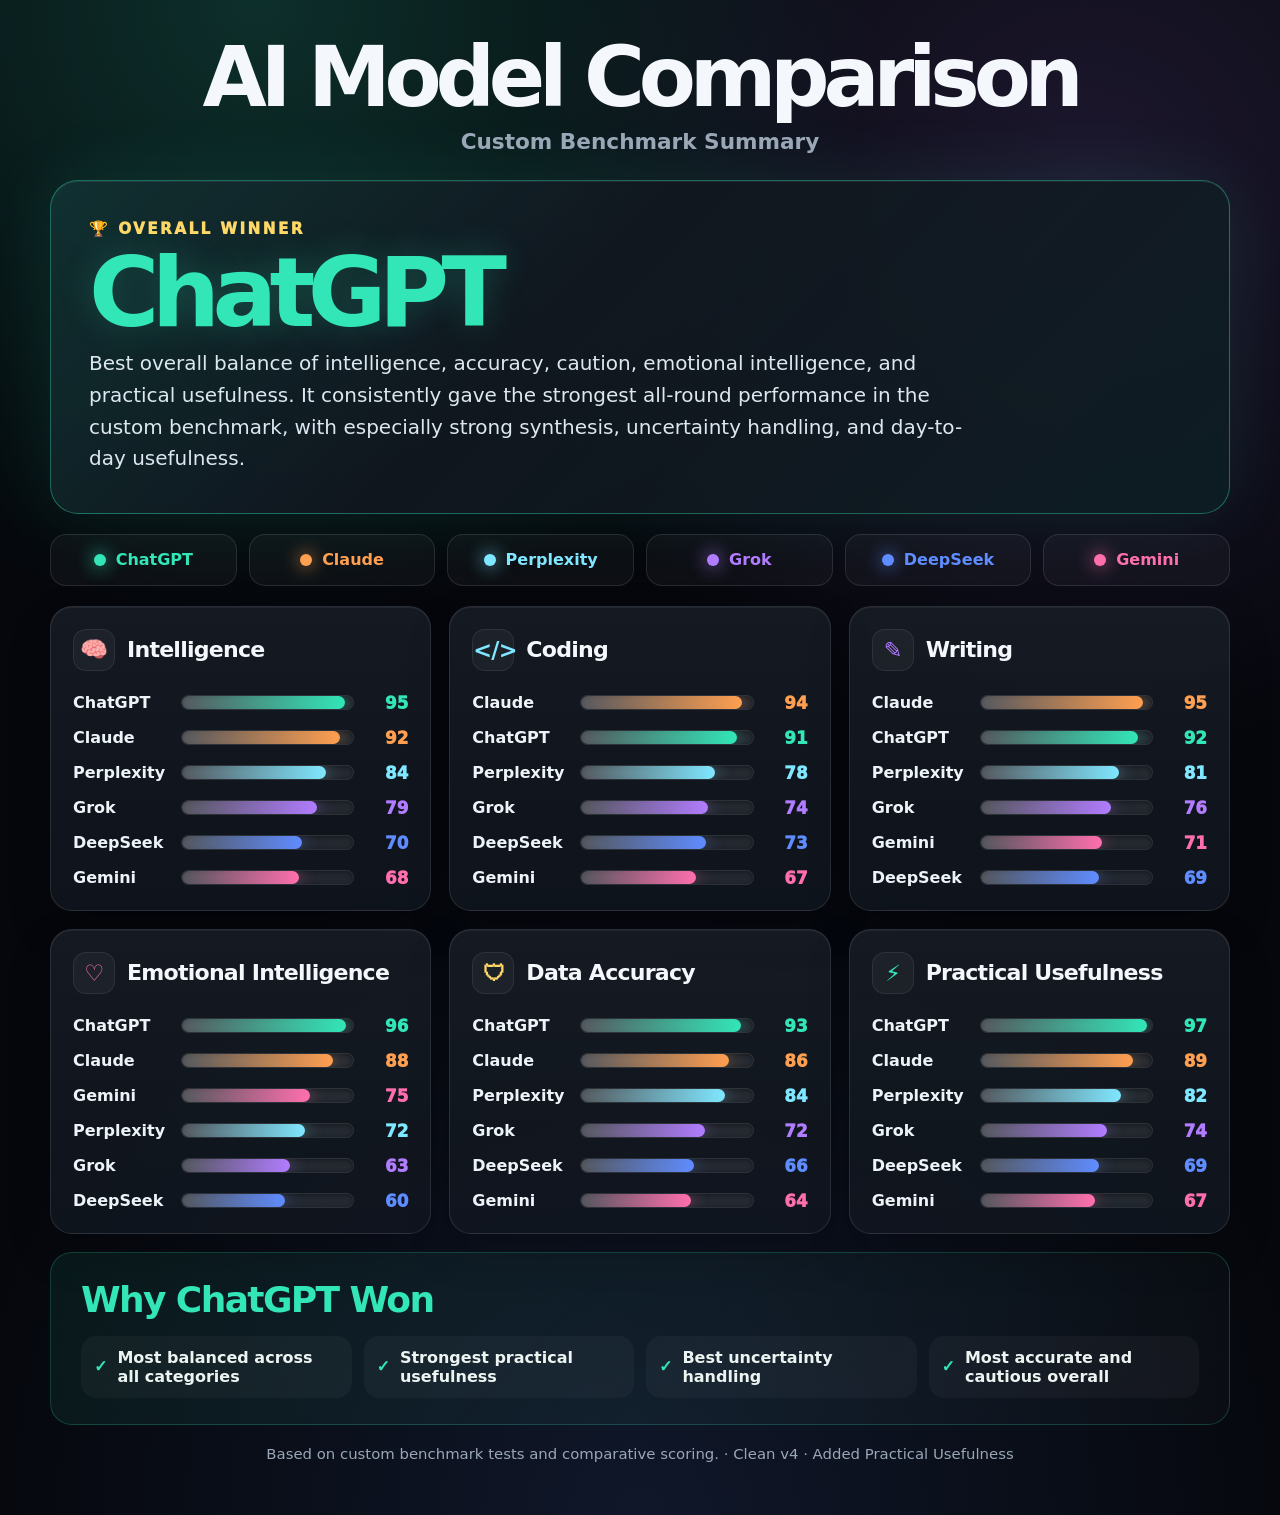
==== dashboards/ai-model-comparison-dashboard/index.html @ 737b3590 "Add AI model comparison dashboard" ====
<!DOCTYPE html>
<html lang="en">
<head>
  <meta charset="UTF-8" />
  <meta name="viewport" content="width=device-width, initial-scale=1.0" />
  <title>AI Model Comparison Dashboard — Clean v4</title>
  <style>
    :root {
      --bg: #05070c;
      --panel: rgba(12, 18, 27, 0.88);
      --panel-soft: rgba(255, 255, 255, 0.035);
      --border: rgba(255, 255, 255, 0.105);
      --text: #f4f7fb;
      --muted: #9aa7b7;
      --track: rgba(255, 255, 255, 0.085);

      --chatgpt: #32e6b8;
      --claude: #ff9f50;
      --perplexity: #7fe7ff;
      --grok: #b17cff;
      --deepseek: #5f8cff;
      --gemini: #ff6fae;
    }

    * { box-sizing: border-box; }

    body {
      margin: 0;
      min-height: 100vh;
      font-family: Inter, ui-sans-serif, system-ui, -apple-system, BlinkMacSystemFont, "Segoe UI", sans-serif;
      color: var(--text);
      background:
        radial-gradient(circle at 20% 0%, rgba(50, 230, 184, 0.18), transparent 34%),
        radial-gradient(circle at 85% 12%, rgba(177, 124, 255, 0.14), transparent 34%),
        radial-gradient(circle at 50% 100%, rgba(95, 140, 255, 0.12), transparent 42%),
        var(--bg);
      padding: 38px 18px 52px;
    }

    .wrap {
      width: min(1180px, 100%);
      margin: auto;
    }

    header {
      text-align: center;
      margin-bottom: 26px;
    }

    h1 {
      margin: 0;
      font-size: clamp(2.6rem, 7vw, 5.2rem);
      letter-spacing: -0.075em;
      line-height: 0.95;
    }

    .subtitle {
      margin: 12px 0 0;
      color: var(--muted);
      font-size: clamp(1.05rem, 2vw, 1.35rem);
      font-weight: 700;
    }

    .winner {
      border: 1px solid rgba(50, 230, 184, 0.38);
      background:
        linear-gradient(135deg, rgba(50, 230, 184, 0.14), rgba(255,255,255,0.025) 42%, rgba(50, 230, 184, 0.06)),
        var(--panel);
      border-radius: 28px;
      padding: clamp(24px, 4vw, 38px);
      box-shadow: 0 0 70px rgba(50, 230, 184, 0.1), inset 0 1px 0 rgba(255,255,255,0.065);
      margin-bottom: 20px;
    }

    .winner-label {
      display: inline-flex;
      align-items: center;
      gap: 10px;
      margin-bottom: 12px;
      color: #ffd868;
      letter-spacing: 0.16em;
      font-weight: 950;
      font-size: 0.95rem;
    }

    .winner h2 {
      margin: 0 0 12px;
      color: var(--chatgpt);
      font-size: clamp(3rem, 8vw, 6rem);
      line-height: 0.9;
      letter-spacing: -0.08em;
      text-shadow: 0 0 34px rgba(50,230,184,0.22);
    }

    .winner p {
      margin: 0;
      max-width: 900px;
      color: #dce7ef;
      font-size: clamp(1rem, 1.7vw, 1.25rem);
      line-height: 1.58;
    }

    .model-colors {
      display: grid;
      grid-template-columns: repeat(6, minmax(0, 1fr));
      gap: 12px;
      margin-bottom: 20px;
    }

    .chip {
      min-height: 52px;
      display: flex;
      align-items: center;
      justify-content: center;
      gap: 10px;
      border-radius: 16px;
      border: 1px solid var(--border);
      background: rgba(255,255,255,0.035);
      color: var(--model);
      font-weight: 850;
    }

    .dot {
      width: 12px;
      height: 12px;
      border-radius: 999px;
      background: var(--model);
      box-shadow: 0 0 18px var(--model);
    }

    .grid {
      display: grid;
      grid-template-columns: repeat(3, 1fr);
      gap: 18px;
    }

    .card {
      border: 1px solid var(--border);
      background: linear-gradient(180deg, rgba(255,255,255,0.045), rgba(255,255,255,0.015)), var(--panel);
      border-radius: 22px;
      padding: 22px;
      box-shadow: inset 0 1px 0 rgba(255,255,255,0.05), 0 18px 44px rgba(0,0,0,0.2);
    }

    .card.wide { grid-column: span 2; }

    .card h3 {
      margin: 0 0 22px;
      display: flex;
      align-items: center;
      gap: 12px;
      font-size: 1.38rem;
      letter-spacing: -0.035em;
    }

    .icon {
      width: 42px;
      height: 42px;
      display: grid;
      place-items: center;
      border-radius: 13px;
      border: 1px solid rgba(255,255,255,0.08);
      background: rgba(255,255,255,0.04);
      color: var(--accent);
      font-size: 1.4rem;
    }

    .rows {
      display: grid;
      gap: 15px;
    }

    .row {
      display: grid;
      grid-template-columns: 96px minmax(120px, 1fr) 42px;
      gap: 12px;
      align-items: center;
    }

    .name {
      color: #edf4f8;
      font-weight: 780;
      white-space: nowrap;
    }

    .track {
      height: 15px;
      border-radius: 999px;
      overflow: hidden;
      background: var(--track);
      border: 1px solid rgba(255,255,255,0.04);
      box-shadow: inset 0 1px 4px rgba(0,0,0,0.44);
    }

    .fill {
      display: block;
      height: 100%;
      border-radius: inherit;
      background: linear-gradient(90deg, rgba(255,255,255,0.22), var(--model));
      box-shadow: 0 0 18px color-mix(in srgb, var(--model), transparent 50%);
    }

    .score {
      color: var(--model);
      text-align: right;
      font-size: 1.05rem;
      font-weight: 950;
    }

    .summary {
      margin-top: 18px;
      border: 1px solid rgba(50,230,184,0.22);
      background: linear-gradient(135deg, rgba(50,230,184,0.08), rgba(255,255,255,0.02));
      border-radius: 22px;
      padding: 26px 30px;
    }

    .summary h3 {
      margin: 0 0 16px;
      color: var(--chatgpt);
      font-size: clamp(1.55rem, 3vw, 2.25rem);
      letter-spacing: -0.045em;
    }

    .bullets {
      display: grid;
      grid-template-columns: repeat(4, 1fr);
      gap: 12px;
    }

    .bullet {
      display: flex;
      gap: 10px;
      align-items: center;
      padding: 12px 13px;
      border-radius: 15px;
      background: rgba(255,255,255,0.035);
      color: #ecf4f1;
      font-weight: 700;
    }

    .check {
      color: var(--chatgpt);
      font-weight: 950;
    }

    footer {
      text-align: center;
      color: var(--muted);
      margin-top: 20px;
      font-size: 0.93rem;
    }

    @media (max-width: 980px) {
      .model-colors { grid-template-columns: repeat(2, 1fr); }
      .grid { grid-template-columns: 1fr; }
      .card.wide { grid-column: span 1; }
      .bullets { grid-template-columns: 1fr 1fr; }
    }

    @media (max-width: 560px) {
      body { padding: 24px 12px 36px; }
      .model-colors { grid-template-columns: 1fr; }
      .row { grid-template-columns: 82px minmax(80px, 1fr) 34px; gap: 9px; }
      .name { font-size: 0.9rem; }
      .card { padding: 18px; }
      .bullets { grid-template-columns: 1fr; }
    }
  </style>
</head>
<body>
  <main class="wrap">
    <header>
      <h1>AI Model Comparison</h1>
      <p class="subtitle">Custom Benchmark Summary</p>
    </header>

    <section class="winner">
      <div class="winner-label">🏆 OVERALL WINNER</div>
      <h2>ChatGPT</h2>
      <p>Best overall balance of intelligence, accuracy, caution, emotional intelligence, and practical usefulness. It consistently gave the strongest all-round performance in the custom benchmark, with especially strong synthesis, uncertainty handling, and day-to-day usefulness.</p>
    </section>

    <section class="model-colors" aria-label="Model color key">
      <div class="chip" style="--model: var(--chatgpt)"><span class="dot"></span>ChatGPT</div>
      <div class="chip" style="--model: var(--claude)"><span class="dot"></span>Claude</div>
      <div class="chip" style="--model: var(--perplexity)"><span class="dot"></span>Perplexity</div>
      <div class="chip" style="--model: var(--grok)"><span class="dot"></span>Grok</div>
      <div class="chip" style="--model: var(--deepseek)"><span class="dot"></span>DeepSeek</div>
      <div class="chip" style="--model: var(--gemini)"><span class="dot"></span>Gemini</div>
    </section>

    <section class="grid">
      <article class="card" style="--accent: #32e6b8">
        <h3><span class="icon">🧠</span>Intelligence</h3>
        <div class="rows">
          <div class="row" style="--model: var(--chatgpt)"><span class="name">ChatGPT</span><span class="track"><span class="fill" style="width:95%"></span></span><span class="score">95</span></div>
          <div class="row" style="--model: var(--claude)"><span class="name">Claude</span><span class="track"><span class="fill" style="width:92%"></span></span><span class="score">92</span></div>
          <div class="row" style="--model: var(--perplexity)"><span class="name">Perplexity</span><span class="track"><span class="fill" style="width:84%"></span></span><span class="score">84</span></div>
          <div class="row" style="--model: var(--grok)"><span class="name">Grok</span><span class="track"><span class="fill" style="width:79%"></span></span><span class="score">79</span></div>
          <div class="row" style="--model: var(--deepseek)"><span class="name">DeepSeek</span><span class="track"><span class="fill" style="width:70%"></span></span><span class="score">70</span></div>
          <div class="row" style="--model: var(--gemini)"><span class="name">Gemini</span><span class="track"><span class="fill" style="width:68%"></span></span><span class="score">68</span></div>
        </div>
      </article>

      <article class="card" style="--accent: #7fe7ff">
        <h3><span class="icon">&lt;/&gt;</span>Coding</h3>
        <div class="rows">
          <div class="row" style="--model: var(--claude)"><span class="name">Claude</span><span class="track"><span class="fill" style="width:94%"></span></span><span class="score">94</span></div>
          <div class="row" style="--model: var(--chatgpt)"><span class="name">ChatGPT</span><span class="track"><span class="fill" style="width:91%"></span></span><span class="score">91</span></div>
          <div class="row" style="--model: var(--perplexity)"><span class="name">Perplexity</span><span class="track"><span class="fill" style="width:78%"></span></span><span class="score">78</span></div>
          <div class="row" style="--model: var(--grok)"><span class="name">Grok</span><span class="track"><span class="fill" style="width:74%"></span></span><span class="score">74</span></div>
          <div class="row" style="--model: var(--deepseek)"><span class="name">DeepSeek</span><span class="track"><span class="fill" style="width:73%"></span></span><span class="score">73</span></div>
          <div class="row" style="--model: var(--gemini)"><span class="name">Gemini</span><span class="track"><span class="fill" style="width:67%"></span></span><span class="score">67</span></div>
        </div>
      </article>

      <article class="card" style="--accent: #b17cff">
        <h3><span class="icon">✎</span>Writing</h3>
        <div class="rows">
          <div class="row" style="--model: var(--claude)"><span class="name">Claude</span><span class="track"><span class="fill" style="width:95%"></span></span><span class="score">95</span></div>
          <div class="row" style="--model: var(--chatgpt)"><span class="name">ChatGPT</span><span class="track"><span class="fill" style="width:92%"></span></span><span class="score">92</span></div>
          <div class="row" style="--model: var(--perplexity)"><span class="name">Perplexity</span><span class="track"><span class="fill" style="width:81%"></span></span><span class="score">81</span></div>
          <div class="row" style="--model: var(--grok)"><span class="name">Grok</span><span class="track"><span class="fill" style="width:76%"></span></span><span class="score">76</span></div>
          <div class="row" style="--model: var(--gemini)"><span class="name">Gemini</span><span class="track"><span class="fill" style="width:71%"></span></span><span class="score">71</span></div>
          <div class="row" style="--model: var(--deepseek)"><span class="name">DeepSeek</span><span class="track"><span class="fill" style="width:69%"></span></span><span class="score">69</span></div>
        </div>
      </article>

      <article class="card" style="--accent: #ff6fae">
        <h3><span class="icon">♡</span>Emotional Intelligence</h3>
        <div class="rows">
          <div class="row" style="--model: var(--chatgpt)"><span class="name">ChatGPT</span><span class="track"><span class="fill" style="width:96%"></span></span><span class="score">96</span></div>
          <div class="row" style="--model: var(--claude)"><span class="name">Claude</span><span class="track"><span class="fill" style="width:88%"></span></span><span class="score">88</span></div>
          <div class="row" style="--model: var(--gemini)"><span class="name">Gemini</span><span class="track"><span class="fill" style="width:75%"></span></span><span class="score">75</span></div>
          <div class="row" style="--model: var(--perplexity)"><span class="name">Perplexity</span><span class="track"><span class="fill" style="width:72%"></span></span><span class="score">72</span></div>
          <div class="row" style="--model: var(--grok)"><span class="name">Grok</span><span class="track"><span class="fill" style="width:63%"></span></span><span class="score">63</span></div>
          <div class="row" style="--model: var(--deepseek)"><span class="name">DeepSeek</span><span class="track"><span class="fill" style="width:60%"></span></span><span class="score">60</span></div>
        </div>
      </article>

      <article class="card" style="--accent: #ffd868">
        <h3><span class="icon">🛡</span>Data Accuracy</h3>
        <div class="rows">
          <div class="row" style="--model: var(--chatgpt)"><span class="name">ChatGPT</span><span class="track"><span class="fill" style="width:93%"></span></span><span class="score">93</span></div>
          <div class="row" style="--model: var(--claude)"><span class="name">Claude</span><span class="track"><span class="fill" style="width:86%"></span></span><span class="score">86</span></div>
          <div class="row" style="--model: var(--perplexity)"><span class="name">Perplexity</span><span class="track"><span class="fill" style="width:84%"></span></span><span class="score">84</span></div>
          <div class="row" style="--model: var(--grok)"><span class="name">Grok</span><span class="track"><span class="fill" style="width:72%"></span></span><span class="score">72</span></div>
          <div class="row" style="--model: var(--deepseek)"><span class="name">DeepSeek</span><span class="track"><span class="fill" style="width:66%"></span></span><span class="score">66</span></div>
          <div class="row" style="--model: var(--gemini)"><span class="name">Gemini</span><span class="track"><span class="fill" style="width:64%"></span></span><span class="score">64</span></div>
        </div>
      </article>

      <article class="card" style="--accent: #32e6b8">
        <h3><span class="icon">⚡</span>Practical Usefulness</h3>
        <div class="rows">
          <div class="row" style="--model: var(--chatgpt)"><span class="name">ChatGPT</span><span class="track"><span class="fill" style="width:97%"></span></span><span class="score">97</span></div>
          <div class="row" style="--model: var(--claude)"><span class="name">Claude</span><span class="track"><span class="fill" style="width:89%"></span></span><span class="score">89</span></div>
          <div class="row" style="--model: var(--perplexity)"><span class="name">Perplexity</span><span class="track"><span class="fill" style="width:82%"></span></span><span class="score">82</span></div>
          <div class="row" style="--model: var(--grok)"><span class="name">Grok</span><span class="track"><span class="fill" style="width:74%"></span></span><span class="score">74</span></div>
          <div class="row" style="--model: var(--deepseek)"><span class="name">DeepSeek</span><span class="track"><span class="fill" style="width:69%"></span></span><span class="score">69</span></div>
          <div class="row" style="--model: var(--gemini)"><span class="name">Gemini</span><span class="track"><span class="fill" style="width:67%"></span></span><span class="score">67</span></div>
        </div>
      </article>
    </section>

    <section class="summary">
      <h3>Why ChatGPT Won</h3>
      <div class="bullets">
        <div class="bullet"><span class="check">✓</span>Most balanced across all categories</div>
        <div class="bullet"><span class="check">✓</span>Strongest practical usefulness</div>
        <div class="bullet"><span class="check">✓</span>Best uncertainty handling</div>
        <div class="bullet"><span class="check">✓</span>Most accurate and cautious overall</div>
      </div>
    </section>

    <footer>Based on custom benchmark tests and comparative scoring. · Clean v4 · Added Practical Usefulness</footer>
  </main>
</body>
</html>
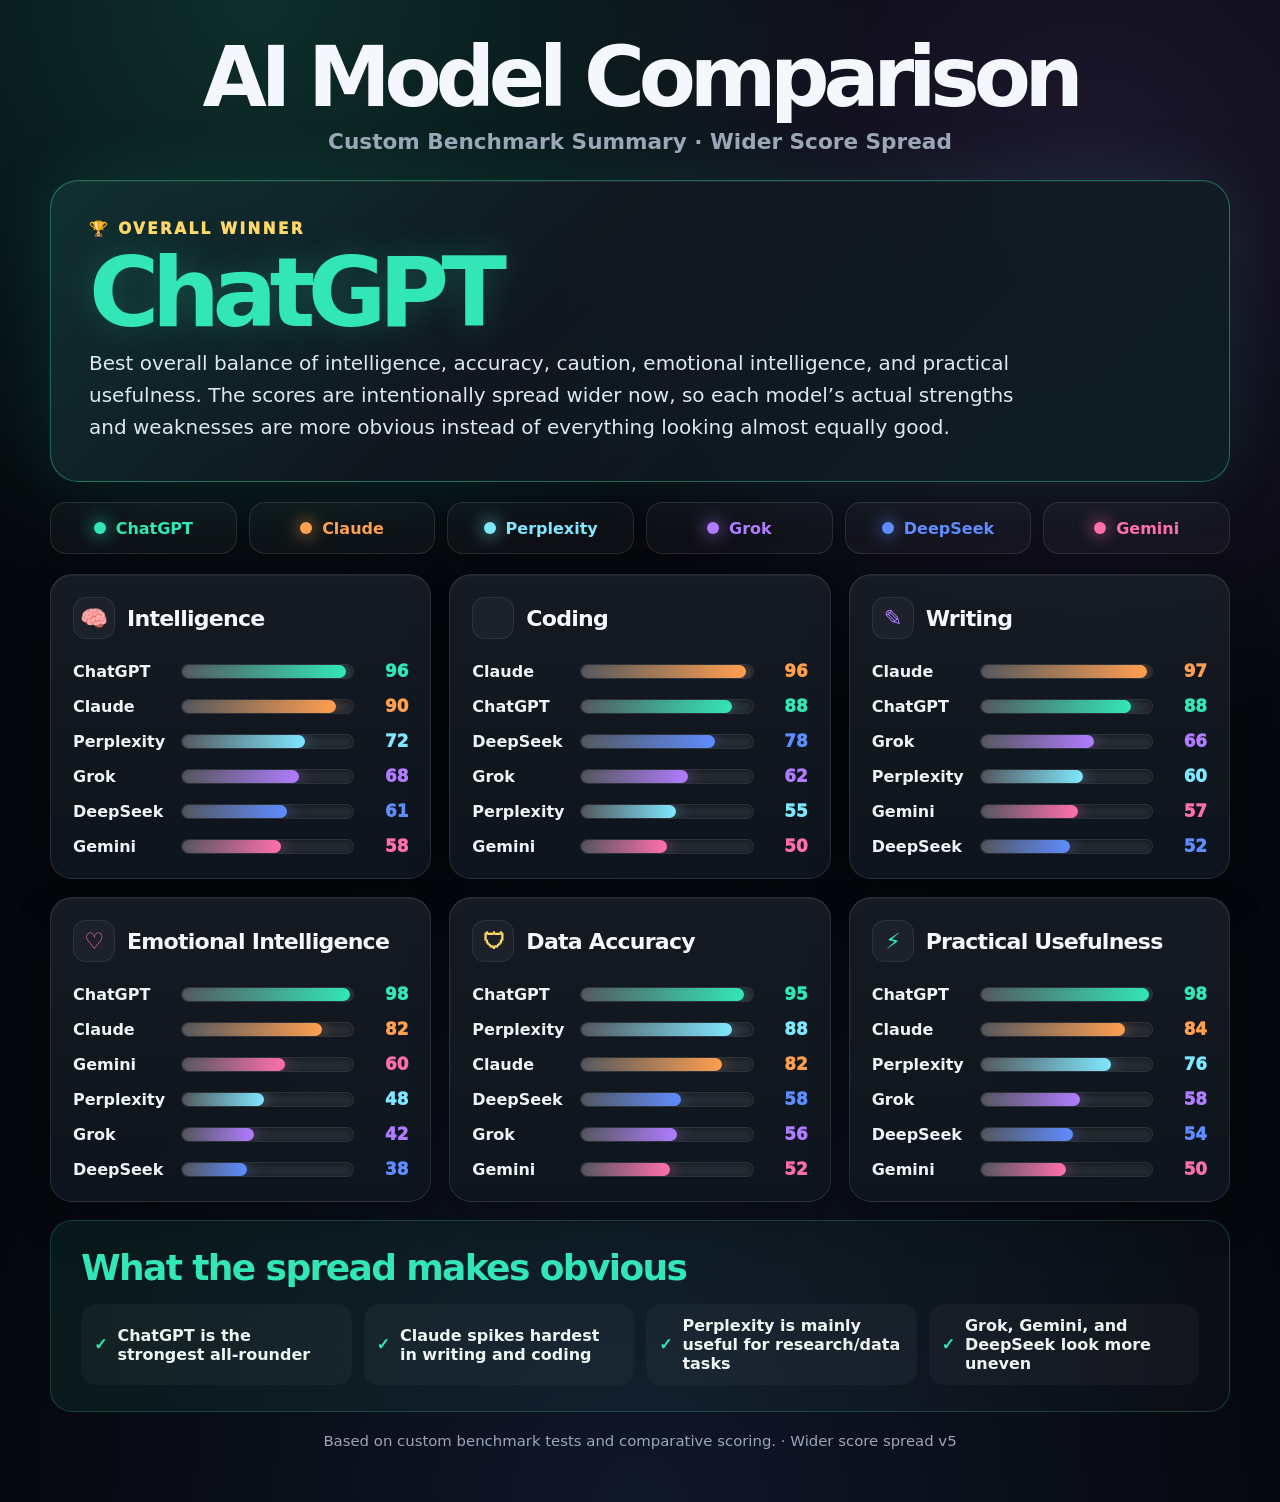
==== commit d27aa5eb: "Vary AI comparison scores for clearer strengths" ====
--- a/dashboards/ai-model-comparison-dashboard/index.html
+++ b/dashboards/ai-model-comparison-dashboard/index.html
@@ -1,19 +1,17 @@
-<!DOCTYPE html>
+<!doctype html>
 <html lang="en">
 <head>
-  <meta charset="UTF-8" />
-  <meta name="viewport" content="width=device-width, initial-scale=1.0" />
-  <title>AI Model Comparison Dashboard — Clean v4</title>
+  <meta charset="utf-8" />
+  <meta name="viewport" content="width=device-width, initial-scale=1" />
+  <title>AI Model Comparison Dashboard</title>
   <style>
     :root {
       --bg: #05070c;
-      --panel: rgba(12, 18, 27, 0.88);
-      --panel-soft: rgba(255, 255, 255, 0.035);
+      --panel: rgba(12, 18, 27, 0.9);
       --border: rgba(255, 255, 255, 0.105);
       --text: #f4f7fb;
       --muted: #9aa7b7;
       --track: rgba(255, 255, 255, 0.085);
-
       --chatgpt: #32e6b8;
       --claude: #ff9f50;
       --perplexity: #7fe7ff;
@@ -37,15 +35,9 @@
       padding: 38px 18px 52px;
     }
 
-    .wrap {
-      width: min(1180px, 100%);
-      margin: auto;
-    }
-
-    header {
-      text-align: center;
-      margin-bottom: 26px;
-    }
+    .wrap { width: min(1180px, 100%); margin: auto; }
+
+    header { text-align: center; margin-bottom: 26px; }
 
     h1 {
       margin: 0;
@@ -94,7 +86,7 @@
 
     .winner p {
       margin: 0;
-      max-width: 900px;
+      max-width: 940px;
       color: #dce7ef;
       font-size: clamp(1rem, 1.7vw, 1.25rem);
       line-height: 1.58;
@@ -142,8 +134,6 @@
       box-shadow: inset 0 1px 0 rgba(255,255,255,0.05), 0 18px 44px rgba(0,0,0,0.2);
     }
 
-    .card.wide { grid-column: span 2; }
-
     .card h3 {
       margin: 0 0 22px;
       display: flex;
@@ -165,10 +155,7 @@
       font-size: 1.4rem;
     }
 
-    .rows {
-      display: grid;
-      gap: 15px;
-    }
+    .rows { display: grid; gap: 15px; }
 
     .row {
       display: grid;
@@ -177,11 +164,7 @@
       align-items: center;
     }
 
-    .name {
-      color: #edf4f8;
-      font-weight: 780;
-      white-space: nowrap;
-    }
+    .name { color: #edf4f8; font-weight: 780; white-space: nowrap; }
 
     .track {
       height: 15px;
@@ -200,12 +183,7 @@
       box-shadow: 0 0 18px color-mix(in srgb, var(--model), transparent 50%);
     }
 
-    .score {
-      color: var(--model);
-      text-align: right;
-      font-size: 1.05rem;
-      font-weight: 950;
-    }
+    .score { color: var(--model); text-align: right; font-size: 1.05rem; font-weight: 950; }
 
     .summary {
       margin-top: 18px;
@@ -239,22 +217,12 @@
       font-weight: 700;
     }
 
-    .check {
-      color: var(--chatgpt);
-      font-weight: 950;
-    }
-
-    footer {
-      text-align: center;
-      color: var(--muted);
-      margin-top: 20px;
-      font-size: 0.93rem;
-    }
+    .check { color: var(--chatgpt); font-weight: 950; }
+    footer { text-align: center; color: var(--muted); margin-top: 20px; font-size: 0.93rem; }
 
     @media (max-width: 980px) {
       .model-colors { grid-template-columns: repeat(2, 1fr); }
       .grid { grid-template-columns: 1fr; }
-      .card.wide { grid-column: span 1; }
       .bullets { grid-template-columns: 1fr 1fr; }
     }
 
@@ -272,13 +240,13 @@
   <main class="wrap">
     <header>
       <h1>AI Model Comparison</h1>
-      <p class="subtitle">Custom Benchmark Summary</p>
+      <p class="subtitle">Custom Benchmark Summary · Wider Score Spread</p>
     </header>
 
     <section class="winner">
       <div class="winner-label">🏆 OVERALL WINNER</div>
       <h2>ChatGPT</h2>
-      <p>Best overall balance of intelligence, accuracy, caution, emotional intelligence, and practical usefulness. It consistently gave the strongest all-round performance in the custom benchmark, with especially strong synthesis, uncertainty handling, and day-to-day usefulness.</p>
+      <p>Best overall balance of intelligence, accuracy, caution, emotional intelligence, and practical usefulness. The scores are intentionally spread wider now, so each model’s actual strengths and weaknesses are more obvious instead of everything looking almost equally good.</p>
     </section>
 
     <section class="model-colors" aria-label="Model color key">
@@ -290,91 +258,78 @@
       <div class="chip" style="--model: var(--gemini)"><span class="dot"></span>Gemini</div>
     </section>
 
-    <section class="grid">
-      <article class="card" style="--accent: #32e6b8">
-        <h3><span class="icon">🧠</span>Intelligence</h3>
-        <div class="rows">
-          <div class="row" style="--model: var(--chatgpt)"><span class="name">ChatGPT</span><span class="track"><span class="fill" style="width:95%"></span></span><span class="score">95</span></div>
-          <div class="row" style="--model: var(--claude)"><span class="name">Claude</span><span class="track"><span class="fill" style="width:92%"></span></span><span class="score">92</span></div>
-          <div class="row" style="--model: var(--perplexity)"><span class="name">Perplexity</span><span class="track"><span class="fill" style="width:84%"></span></span><span class="score">84</span></div>
-          <div class="row" style="--model: var(--grok)"><span class="name">Grok</span><span class="track"><span class="fill" style="width:79%"></span></span><span class="score">79</span></div>
-          <div class="row" style="--model: var(--deepseek)"><span class="name">DeepSeek</span><span class="track"><span class="fill" style="width:70%"></span></span><span class="score">70</span></div>
-          <div class="row" style="--model: var(--gemini)"><span class="name">Gemini</span><span class="track"><span class="fill" style="width:68%"></span></span><span class="score">68</span></div>
-        </div>
-      </article>
-
-      <article class="card" style="--accent: #7fe7ff">
-        <h3><span class="icon">&lt;/&gt;</span>Coding</h3>
-        <div class="rows">
-          <div class="row" style="--model: var(--claude)"><span class="name">Claude</span><span class="track"><span class="fill" style="width:94%"></span></span><span class="score">94</span></div>
-          <div class="row" style="--model: var(--chatgpt)"><span class="name">ChatGPT</span><span class="track"><span class="fill" style="width:91%"></span></span><span class="score">91</span></div>
-          <div class="row" style="--model: var(--perplexity)"><span class="name">Perplexity</span><span class="track"><span class="fill" style="width:78%"></span></span><span class="score">78</span></div>
-          <div class="row" style="--model: var(--grok)"><span class="name">Grok</span><span class="track"><span class="fill" style="width:74%"></span></span><span class="score">74</span></div>
-          <div class="row" style="--model: var(--deepseek)"><span class="name">DeepSeek</span><span class="track"><span class="fill" style="width:73%"></span></span><span class="score">73</span></div>
-          <div class="row" style="--model: var(--gemini)"><span class="name">Gemini</span><span class="track"><span class="fill" style="width:67%"></span></span><span class="score">67</span></div>
-        </div>
-      </article>
-
-      <article class="card" style="--accent: #b17cff">
-        <h3><span class="icon">✎</span>Writing</h3>
-        <div class="rows">
-          <div class="row" style="--model: var(--claude)"><span class="name">Claude</span><span class="track"><span class="fill" style="width:95%"></span></span><span class="score">95</span></div>
-          <div class="row" style="--model: var(--chatgpt)"><span class="name">ChatGPT</span><span class="track"><span class="fill" style="width:92%"></span></span><span class="score">92</span></div>
-          <div class="row" style="--model: var(--perplexity)"><span class="name">Perplexity</span><span class="track"><span class="fill" style="width:81%"></span></span><span class="score">81</span></div>
-          <div class="row" style="--model: var(--grok)"><span class="name">Grok</span><span class="track"><span class="fill" style="width:76%"></span></span><span class="score">76</span></div>
-          <div class="row" style="--model: var(--gemini)"><span class="name">Gemini</span><span class="track"><span class="fill" style="width:71%"></span></span><span class="score">71</span></div>
-          <div class="row" style="--model: var(--deepseek)"><span class="name">DeepSeek</span><span class="track"><span class="fill" style="width:69%"></span></span><span class="score">69</span></div>
-        </div>
-      </article>
-
-      <article class="card" style="--accent: #ff6fae">
-        <h3><span class="icon">♡</span>Emotional Intelligence</h3>
-        <div class="rows">
-          <div class="row" style="--model: var(--chatgpt)"><span class="name">ChatGPT</span><span class="track"><span class="fill" style="width:96%"></span></span><span class="score">96</span></div>
-          <div class="row" style="--model: var(--claude)"><span class="name">Claude</span><span class="track"><span class="fill" style="width:88%"></span></span><span class="score">88</span></div>
-          <div class="row" style="--model: var(--gemini)"><span class="name">Gemini</span><span class="track"><span class="fill" style="width:75%"></span></span><span class="score">75</span></div>
-          <div class="row" style="--model: var(--perplexity)"><span class="name">Perplexity</span><span class="track"><span class="fill" style="width:72%"></span></span><span class="score">72</span></div>
-          <div class="row" style="--model: var(--grok)"><span class="name">Grok</span><span class="track"><span class="fill" style="width:63%"></span></span><span class="score">63</span></div>
-          <div class="row" style="--model: var(--deepseek)"><span class="name">DeepSeek</span><span class="track"><span class="fill" style="width:60%"></span></span><span class="score">60</span></div>
-        </div>
-      </article>
-
-      <article class="card" style="--accent: #ffd868">
-        <h3><span class="icon">🛡</span>Data Accuracy</h3>
-        <div class="rows">
-          <div class="row" style="--model: var(--chatgpt)"><span class="name">ChatGPT</span><span class="track"><span class="fill" style="width:93%"></span></span><span class="score">93</span></div>
-          <div class="row" style="--model: var(--claude)"><span class="name">Claude</span><span class="track"><span class="fill" style="width:86%"></span></span><span class="score">86</span></div>
-          <div class="row" style="--model: var(--perplexity)"><span class="name">Perplexity</span><span class="track"><span class="fill" style="width:84%"></span></span><span class="score">84</span></div>
-          <div class="row" style="--model: var(--grok)"><span class="name">Grok</span><span class="track"><span class="fill" style="width:72%"></span></span><span class="score">72</span></div>
-          <div class="row" style="--model: var(--deepseek)"><span class="name">DeepSeek</span><span class="track"><span class="fill" style="width:66%"></span></span><span class="score">66</span></div>
-          <div class="row" style="--model: var(--gemini)"><span class="name">Gemini</span><span class="track"><span class="fill" style="width:64%"></span></span><span class="score">64</span></div>
-        </div>
-      </article>
-
-      <article class="card" style="--accent: #32e6b8">
-        <h3><span class="icon">⚡</span>Practical Usefulness</h3>
-        <div class="rows">
-          <div class="row" style="--model: var(--chatgpt)"><span class="name">ChatGPT</span><span class="track"><span class="fill" style="width:97%"></span></span><span class="score">97</span></div>
-          <div class="row" style="--model: var(--claude)"><span class="name">Claude</span><span class="track"><span class="fill" style="width:89%"></span></span><span class="score">89</span></div>
-          <div class="row" style="--model: var(--perplexity)"><span class="name">Perplexity</span><span class="track"><span class="fill" style="width:82%"></span></span><span class="score">82</span></div>
-          <div class="row" style="--model: var(--grok)"><span class="name">Grok</span><span class="track"><span class="fill" style="width:74%"></span></span><span class="score">74</span></div>
-          <div class="row" style="--model: var(--deepseek)"><span class="name">DeepSeek</span><span class="track"><span class="fill" style="width:69%"></span></span><span class="score">69</span></div>
-          <div class="row" style="--model: var(--gemini)"><span class="name">Gemini</span><span class="track"><span class="fill" style="width:67%"></span></span><span class="score">67</span></div>
-        </div>
-      </article>
-    </section>
+    <section class="grid" id="cards"></section>
 
     <section class="summary">
-      <h3>Why ChatGPT Won</h3>
+      <h3>What the spread makes obvious</h3>
       <div class="bullets">
-        <div class="bullet"><span class="check">✓</span>Most balanced across all categories</div>
-        <div class="bullet"><span class="check">✓</span>Strongest practical usefulness</div>
-        <div class="bullet"><span class="check">✓</span>Best uncertainty handling</div>
-        <div class="bullet"><span class="check">✓</span>Most accurate and cautious overall</div>
+        <div class="bullet"><span class="check">✓</span>ChatGPT is the strongest all-rounder</div>
+        <div class="bullet"><span class="check">✓</span>Claude spikes hardest in writing and coding</div>
+        <div class="bullet"><span class="check">✓</span>Perplexity is mainly useful for research/data tasks</div>
+        <div class="bullet"><span class="check">✓</span>Grok, Gemini, and DeepSeek look more uneven</div>
       </div>
     </section>
 
-    <footer>Based on custom benchmark tests and comparative scoring. · Clean v4 · Added Practical Usefulness</footer>
+    <footer>Based on custom benchmark tests and comparative scoring. · Wider score spread v5</footer>
   </main>
+
+  <script>
+    const colors = {
+      ChatGPT: 'var(--chatgpt)',
+      Claude: 'var(--claude)',
+      Perplexity: 'var(--perplexity)',
+      Grok: 'var(--grok)',
+      DeepSeek: 'var(--deepseek)',
+      Gemini: 'var(--gemini)'
+    };
+
+    const metrics = [
+      {
+        title: 'Intelligence', icon: '🧠', accent: '#32e6b8',
+        rows: [['ChatGPT', 96], ['Claude', 90], ['Perplexity', 72], ['Grok', 68], ['DeepSeek', 61], ['Gemini', 58]]
+      },
+      {
+        title: 'Coding', icon: '</>', accent: '#7fe7ff',
+        rows: [['Claude', 96], ['ChatGPT', 88], ['DeepSeek', 78], ['Grok', 62], ['Perplexity', 55], ['Gemini', 50]]
+      },
+      {
+        title: 'Writing', icon: '✎', accent: '#b17cff',
+        rows: [['Claude', 97], ['ChatGPT', 88], ['Grok', 66], ['Perplexity', 60], ['Gemini', 57], ['DeepSeek', 52]]
+      },
+      {
+        title: 'Emotional Intelligence', icon: '♡', accent: '#ff6fae',
+        rows: [['ChatGPT', 98], ['Claude', 82], ['Gemini', 60], ['Perplexity', 48], ['Grok', 42], ['DeepSeek', 38]]
+      },
+      {
+        title: 'Data Accuracy', icon: '🛡', accent: '#ffd868',
+        rows: [['ChatGPT', 95], ['Perplexity', 88], ['Claude', 82], ['DeepSeek', 58], ['Grok', 56], ['Gemini', 52]]
+      },
+      {
+        title: 'Practical Usefulness', icon: '⚡', accent: '#32e6b8',
+        rows: [['ChatGPT', 98], ['Claude', 84], ['Perplexity', 76], ['Grok', 58], ['DeepSeek', 54], ['Gemini', 50]]
+      }
+    ];
+
+    const cards = document.getElementById('cards');
+
+    metrics.forEach(metric => {
+      const article = document.createElement('article');
+      article.className = 'card';
+      article.style.setProperty('--accent', metric.accent);
+      article.innerHTML = `
+        <h3><span class="icon">${metric.icon}</span>${metric.title}</h3>
+        <div class="rows">
+          ${metric.rows.map(([name, score]) => `
+            <div class="row" style="--model: ${colors[name]}">
+              <span class="name">${name}</span>
+              <span class="track"><span class="fill" style="width:${score}%"></span></span>
+              <span class="score">${score}</span>
+            </div>
+          `).join('')}
+        </div>
+      `;
+      cards.appendChild(article);
+    });
+  </script>
 </body>
 </html>
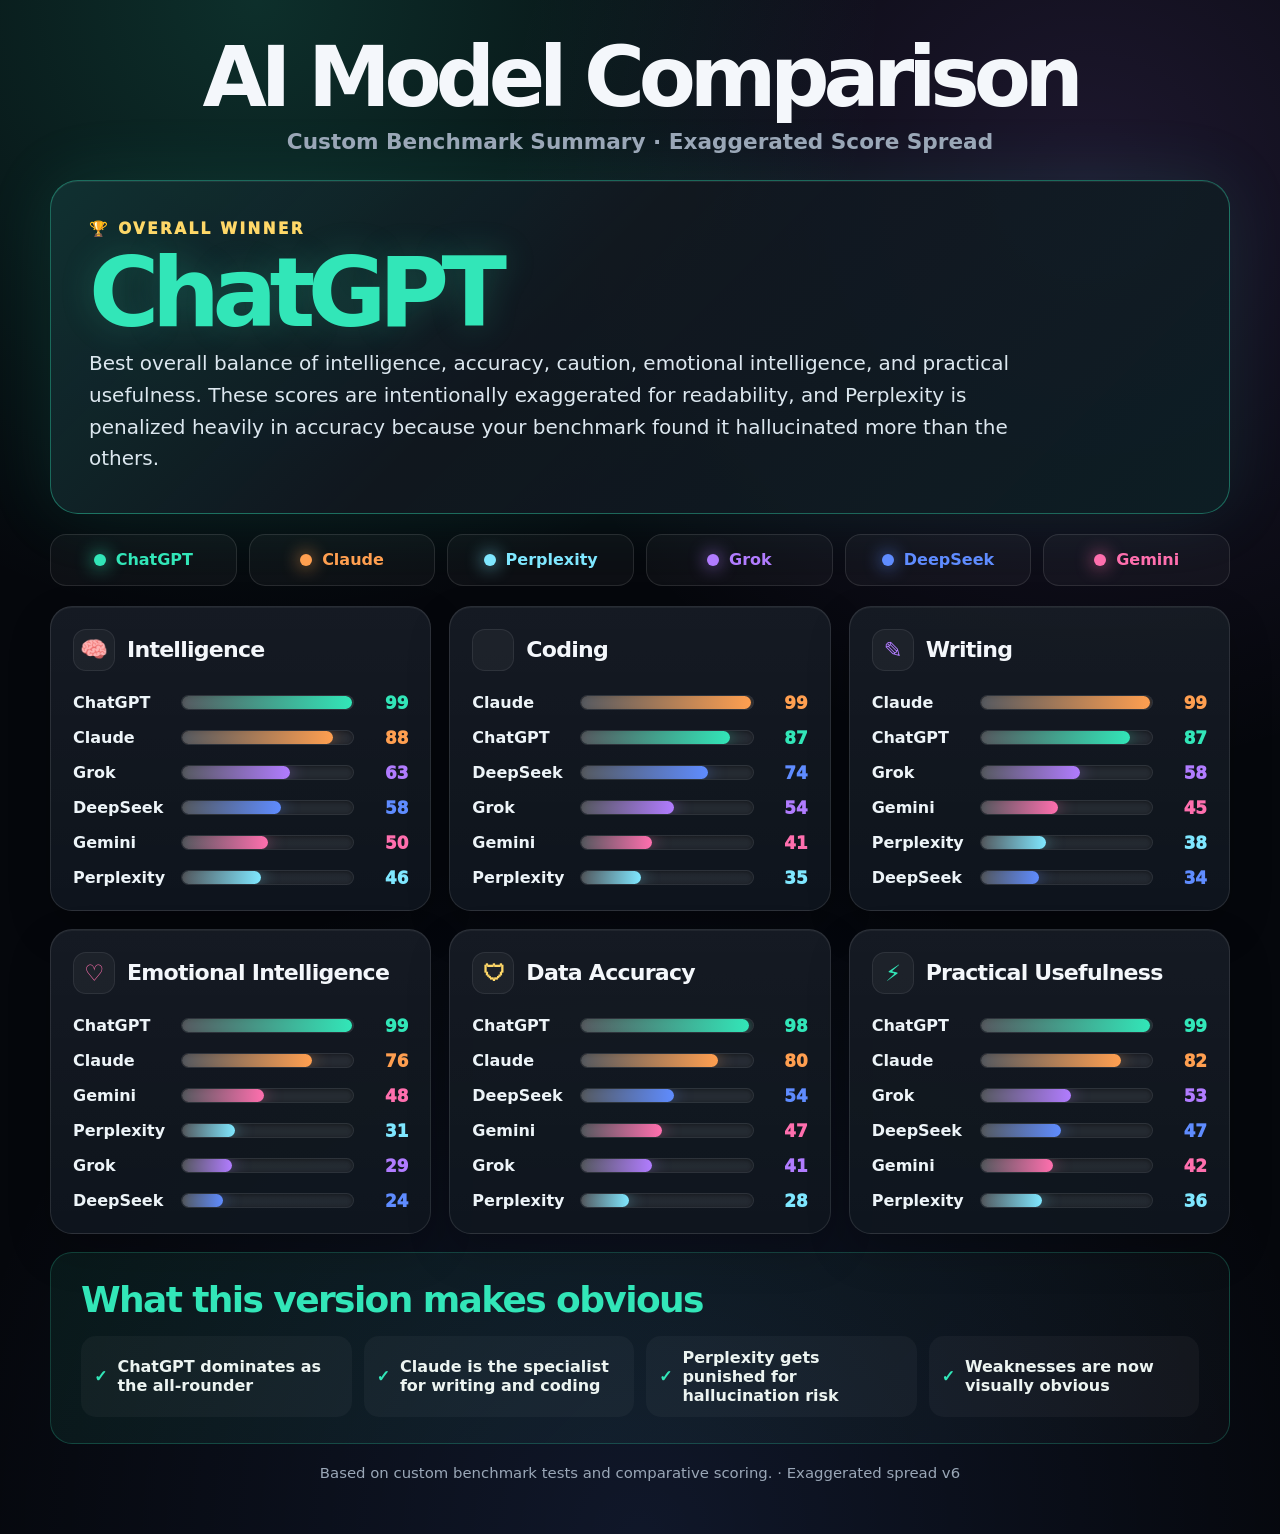
==== commit 20e4d76a: "Exaggerate AI scores and lower Perplexity accuracy" ====
--- a/dashboards/ai-model-comparison-dashboard/index.html
+++ b/dashboards/ai-model-comparison-dashboard/index.html
@@ -36,7 +36,6 @@
     }
 
     .wrap { width: min(1180px, 100%); margin: auto; }
-
     header { text-align: center; margin-bottom: 26px; }
 
     h1 {
@@ -86,7 +85,7 @@
 
     .winner p {
       margin: 0;
-      max-width: 940px;
+      max-width: 960px;
       color: #dce7ef;
       font-size: clamp(1rem, 1.7vw, 1.25rem);
       line-height: 1.58;
@@ -240,13 +239,13 @@
   <main class="wrap">
     <header>
       <h1>AI Model Comparison</h1>
-      <p class="subtitle">Custom Benchmark Summary · Wider Score Spread</p>
+      <p class="subtitle">Custom Benchmark Summary · Exaggerated Score Spread</p>
     </header>
 
     <section class="winner">
       <div class="winner-label">🏆 OVERALL WINNER</div>
       <h2>ChatGPT</h2>
-      <p>Best overall balance of intelligence, accuracy, caution, emotional intelligence, and practical usefulness. The scores are intentionally spread wider now, so each model’s actual strengths and weaknesses are more obvious instead of everything looking almost equally good.</p>
+      <p>Best overall balance of intelligence, accuracy, caution, emotional intelligence, and practical usefulness. These scores are intentionally exaggerated for readability, and Perplexity is penalized heavily in accuracy because your benchmark found it hallucinated more than the others.</p>
     </section>
 
     <section class="model-colors" aria-label="Model color key">
@@ -261,16 +260,16 @@
     <section class="grid" id="cards"></section>
 
     <section class="summary">
-      <h3>What the spread makes obvious</h3>
+      <h3>What this version makes obvious</h3>
       <div class="bullets">
-        <div class="bullet"><span class="check">✓</span>ChatGPT is the strongest all-rounder</div>
-        <div class="bullet"><span class="check">✓</span>Claude spikes hardest in writing and coding</div>
-        <div class="bullet"><span class="check">✓</span>Perplexity is mainly useful for research/data tasks</div>
-        <div class="bullet"><span class="check">✓</span>Grok, Gemini, and DeepSeek look more uneven</div>
+        <div class="bullet"><span class="check">✓</span>ChatGPT dominates as the all-rounder</div>
+        <div class="bullet"><span class="check">✓</span>Claude is the specialist for writing and coding</div>
+        <div class="bullet"><span class="check">✓</span>Perplexity gets punished for hallucination risk</div>
+        <div class="bullet"><span class="check">✓</span>Weaknesses are now visually obvious</div>
       </div>
     </section>
 
-    <footer>Based on custom benchmark tests and comparative scoring. · Wider score spread v5</footer>
+    <footer>Based on custom benchmark tests and comparative scoring. · Exaggerated spread v6</footer>
   </main>
 
   <script>
@@ -286,27 +285,27 @@
     const metrics = [
       {
         title: 'Intelligence', icon: '🧠', accent: '#32e6b8',
-        rows: [['ChatGPT', 96], ['Claude', 90], ['Perplexity', 72], ['Grok', 68], ['DeepSeek', 61], ['Gemini', 58]]
+        rows: [['ChatGPT', 99], ['Claude', 88], ['Grok', 63], ['DeepSeek', 58], ['Gemini', 50], ['Perplexity', 46]]
       },
       {
         title: 'Coding', icon: '</>', accent: '#7fe7ff',
-        rows: [['Claude', 96], ['ChatGPT', 88], ['DeepSeek', 78], ['Grok', 62], ['Perplexity', 55], ['Gemini', 50]]
+        rows: [['Claude', 99], ['ChatGPT', 87], ['DeepSeek', 74], ['Grok', 54], ['Gemini', 41], ['Perplexity', 35]]
       },
       {
         title: 'Writing', icon: '✎', accent: '#b17cff',
-        rows: [['Claude', 97], ['ChatGPT', 88], ['Grok', 66], ['Perplexity', 60], ['Gemini', 57], ['DeepSeek', 52]]
+        rows: [['Claude', 99], ['ChatGPT', 87], ['Grok', 58], ['Gemini', 45], ['Perplexity', 38], ['DeepSeek', 34]]
       },
       {
         title: 'Emotional Intelligence', icon: '♡', accent: '#ff6fae',
-        rows: [['ChatGPT', 98], ['Claude', 82], ['Gemini', 60], ['Perplexity', 48], ['Grok', 42], ['DeepSeek', 38]]
+        rows: [['ChatGPT', 99], ['Claude', 76], ['Gemini', 48], ['Perplexity', 31], ['Grok', 29], ['DeepSeek', 24]]
       },
       {
         title: 'Data Accuracy', icon: '🛡', accent: '#ffd868',
-        rows: [['ChatGPT', 95], ['Perplexity', 88], ['Claude', 82], ['DeepSeek', 58], ['Grok', 56], ['Gemini', 52]]
+        rows: [['ChatGPT', 98], ['Claude', 80], ['DeepSeek', 54], ['Gemini', 47], ['Grok', 41], ['Perplexity', 28]]
       },
       {
         title: 'Practical Usefulness', icon: '⚡', accent: '#32e6b8',
-        rows: [['ChatGPT', 98], ['Claude', 84], ['Perplexity', 76], ['Grok', 58], ['DeepSeek', 54], ['Gemini', 50]]
+        rows: [['ChatGPT', 99], ['Claude', 82], ['Grok', 53], ['DeepSeek', 47], ['Gemini', 42], ['Perplexity', 36]]
       }
     ];
 
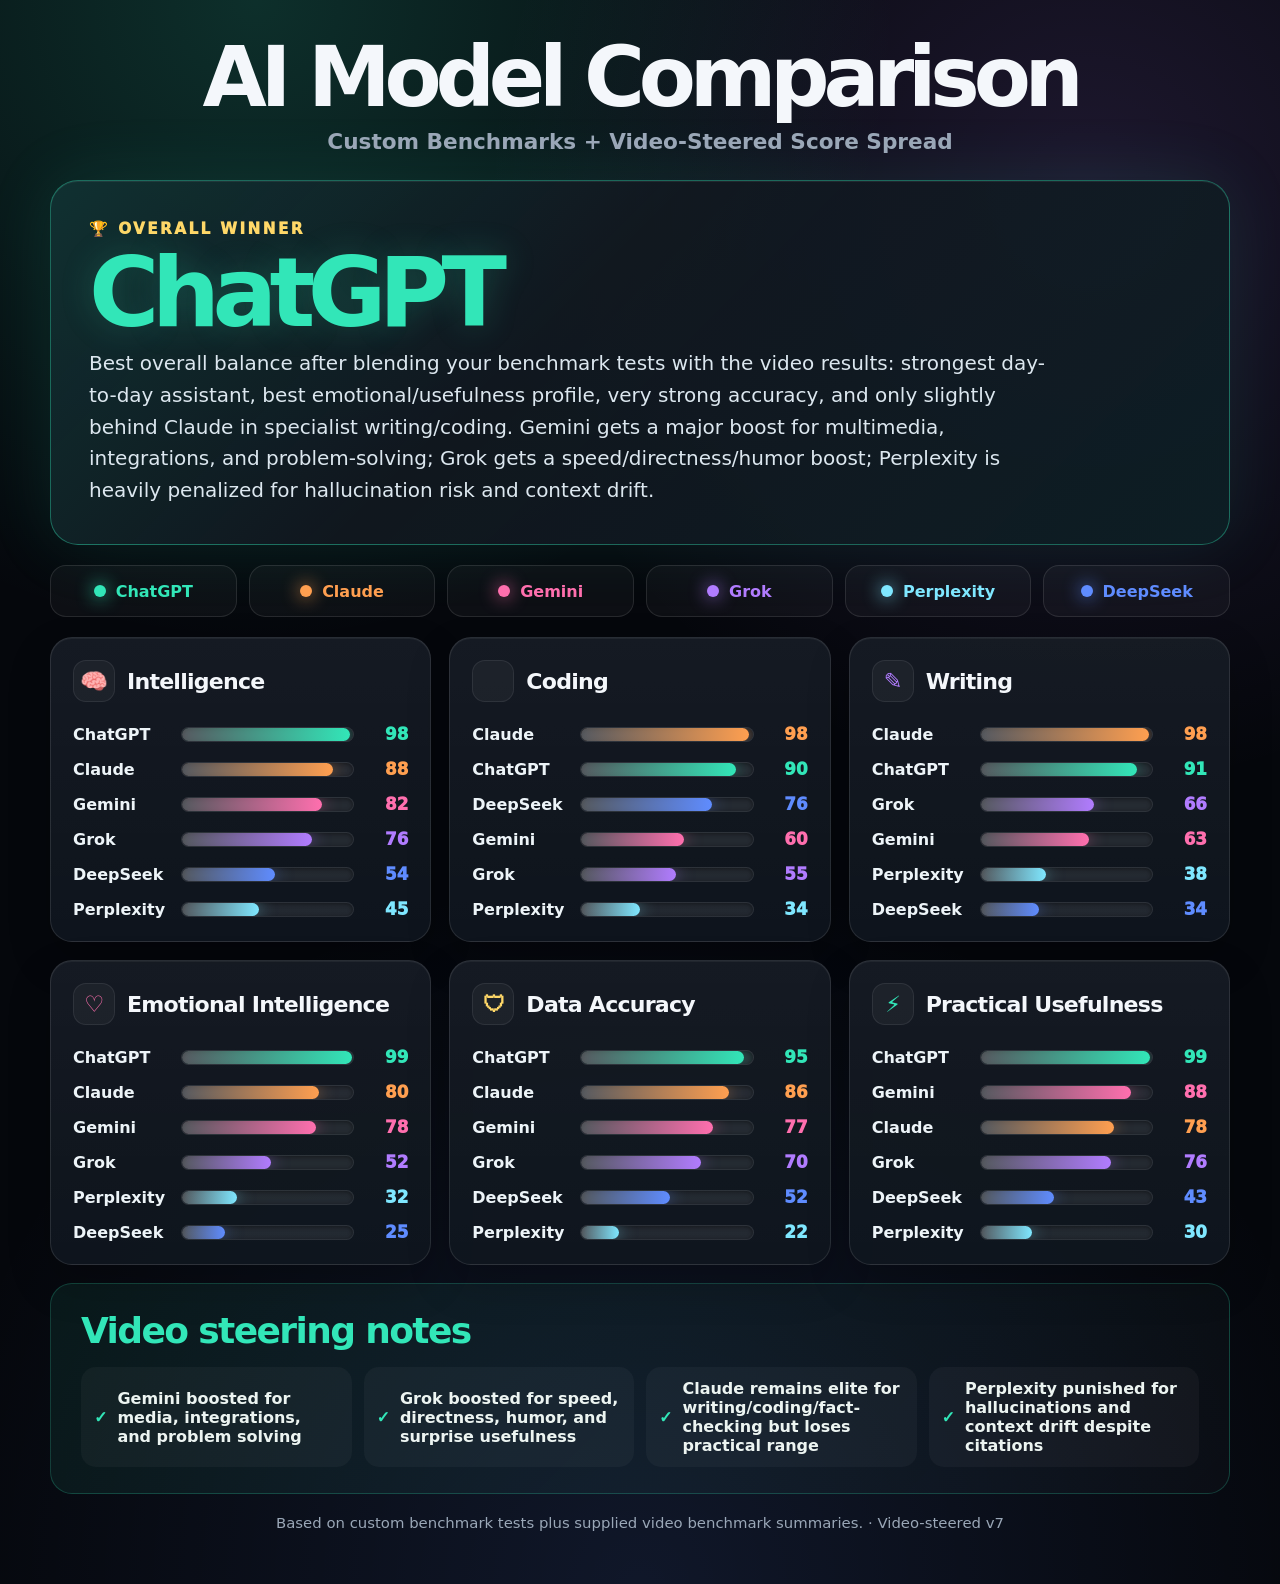
==== commit f862b015: "Steer AI scores using video benchmarks" ====
--- a/dashboards/ai-model-comparison-dashboard/index.html
+++ b/dashboards/ai-model-comparison-dashboard/index.html
@@ -85,7 +85,7 @@
 
     .winner p {
       margin: 0;
-      max-width: 960px;
+      max-width: 980px;
       color: #dce7ef;
       font-size: clamp(1rem, 1.7vw, 1.25rem);
       line-height: 1.58;
@@ -239,73 +239,73 @@
   <main class="wrap">
     <header>
       <h1>AI Model Comparison</h1>
-      <p class="subtitle">Custom Benchmark Summary · Exaggerated Score Spread</p>
+      <p class="subtitle">Custom Benchmarks + Video-Steered Score Spread</p>
     </header>
 
     <section class="winner">
       <div class="winner-label">🏆 OVERALL WINNER</div>
       <h2>ChatGPT</h2>
-      <p>Best overall balance of intelligence, accuracy, caution, emotional intelligence, and practical usefulness. These scores are intentionally exaggerated for readability, and Perplexity is penalized heavily in accuracy because your benchmark found it hallucinated more than the others.</p>
+      <p>Best overall balance after blending your benchmark tests with the video results: strongest day-to-day assistant, best emotional/usefulness profile, very strong accuracy, and only slightly behind Claude in specialist writing/coding. Gemini gets a major boost for multimedia, integrations, and problem-solving; Grok gets a speed/directness/humor boost; Perplexity is heavily penalized for hallucination risk and context drift.</p>
     </section>
 
     <section class="model-colors" aria-label="Model color key">
       <div class="chip" style="--model: var(--chatgpt)"><span class="dot"></span>ChatGPT</div>
       <div class="chip" style="--model: var(--claude)"><span class="dot"></span>Claude</div>
+      <div class="chip" style="--model: var(--gemini)"><span class="dot"></span>Gemini</div>
+      <div class="chip" style="--model: var(--grok)"><span class="dot"></span>Grok</div>
       <div class="chip" style="--model: var(--perplexity)"><span class="dot"></span>Perplexity</div>
-      <div class="chip" style="--model: var(--grok)"><span class="dot"></span>Grok</div>
       <div class="chip" style="--model: var(--deepseek)"><span class="dot"></span>DeepSeek</div>
-      <div class="chip" style="--model: var(--gemini)"><span class="dot"></span>Gemini</div>
     </section>
 
     <section class="grid" id="cards"></section>
 
     <section class="summary">
-      <h3>What this version makes obvious</h3>
+      <h3>Video steering notes</h3>
       <div class="bullets">
-        <div class="bullet"><span class="check">✓</span>ChatGPT dominates as the all-rounder</div>
-        <div class="bullet"><span class="check">✓</span>Claude is the specialist for writing and coding</div>
-        <div class="bullet"><span class="check">✓</span>Perplexity gets punished for hallucination risk</div>
-        <div class="bullet"><span class="check">✓</span>Weaknesses are now visually obvious</div>
+        <div class="bullet"><span class="check">✓</span>Gemini boosted for media, integrations, and problem solving</div>
+        <div class="bullet"><span class="check">✓</span>Grok boosted for speed, directness, humor, and surprise usefulness</div>
+        <div class="bullet"><span class="check">✓</span>Claude remains elite for writing/coding/fact-checking but loses practical range</div>
+        <div class="bullet"><span class="check">✓</span>Perplexity punished for hallucinations and context drift despite citations</div>
       </div>
     </section>
 
-    <footer>Based on custom benchmark tests and comparative scoring. · Exaggerated spread v6</footer>
+    <footer>Based on custom benchmark tests plus supplied video benchmark summaries. · Video-steered v7</footer>
   </main>
 
   <script>
     const colors = {
       ChatGPT: 'var(--chatgpt)',
       Claude: 'var(--claude)',
+      Gemini: 'var(--gemini)',
+      Grok: 'var(--grok)',
       Perplexity: 'var(--perplexity)',
-      Grok: 'var(--grok)',
-      DeepSeek: 'var(--deepseek)',
-      Gemini: 'var(--gemini)'
+      DeepSeek: 'var(--deepseek)'
     };
 
     const metrics = [
       {
         title: 'Intelligence', icon: '🧠', accent: '#32e6b8',
-        rows: [['ChatGPT', 99], ['Claude', 88], ['Grok', 63], ['DeepSeek', 58], ['Gemini', 50], ['Perplexity', 46]]
+        rows: [['ChatGPT', 98], ['Claude', 88], ['Gemini', 82], ['Grok', 76], ['DeepSeek', 54], ['Perplexity', 45]]
       },
       {
         title: 'Coding', icon: '</>', accent: '#7fe7ff',
-        rows: [['Claude', 99], ['ChatGPT', 87], ['DeepSeek', 74], ['Grok', 54], ['Gemini', 41], ['Perplexity', 35]]
+        rows: [['Claude', 98], ['ChatGPT', 90], ['DeepSeek', 76], ['Gemini', 60], ['Grok', 55], ['Perplexity', 34]]
       },
       {
         title: 'Writing', icon: '✎', accent: '#b17cff',
-        rows: [['Claude', 99], ['ChatGPT', 87], ['Grok', 58], ['Gemini', 45], ['Perplexity', 38], ['DeepSeek', 34]]
+        rows: [['Claude', 98], ['ChatGPT', 91], ['Grok', 66], ['Gemini', 63], ['Perplexity', 38], ['DeepSeek', 34]]
       },
       {
         title: 'Emotional Intelligence', icon: '♡', accent: '#ff6fae',
-        rows: [['ChatGPT', 99], ['Claude', 76], ['Gemini', 48], ['Perplexity', 31], ['Grok', 29], ['DeepSeek', 24]]
+        rows: [['ChatGPT', 99], ['Claude', 80], ['Gemini', 78], ['Grok', 52], ['Perplexity', 32], ['DeepSeek', 25]]
       },
       {
         title: 'Data Accuracy', icon: '🛡', accent: '#ffd868',
-        rows: [['ChatGPT', 98], ['Claude', 80], ['DeepSeek', 54], ['Gemini', 47], ['Grok', 41], ['Perplexity', 28]]
+        rows: [['ChatGPT', 95], ['Claude', 86], ['Gemini', 77], ['Grok', 70], ['DeepSeek', 52], ['Perplexity', 22]]
       },
       {
         title: 'Practical Usefulness', icon: '⚡', accent: '#32e6b8',
-        rows: [['ChatGPT', 99], ['Claude', 82], ['Grok', 53], ['DeepSeek', 47], ['Gemini', 42], ['Perplexity', 36]]
+        rows: [['ChatGPT', 99], ['Gemini', 88], ['Claude', 78], ['Grok', 76], ['DeepSeek', 43], ['Perplexity', 30]]
       }
     ];
 
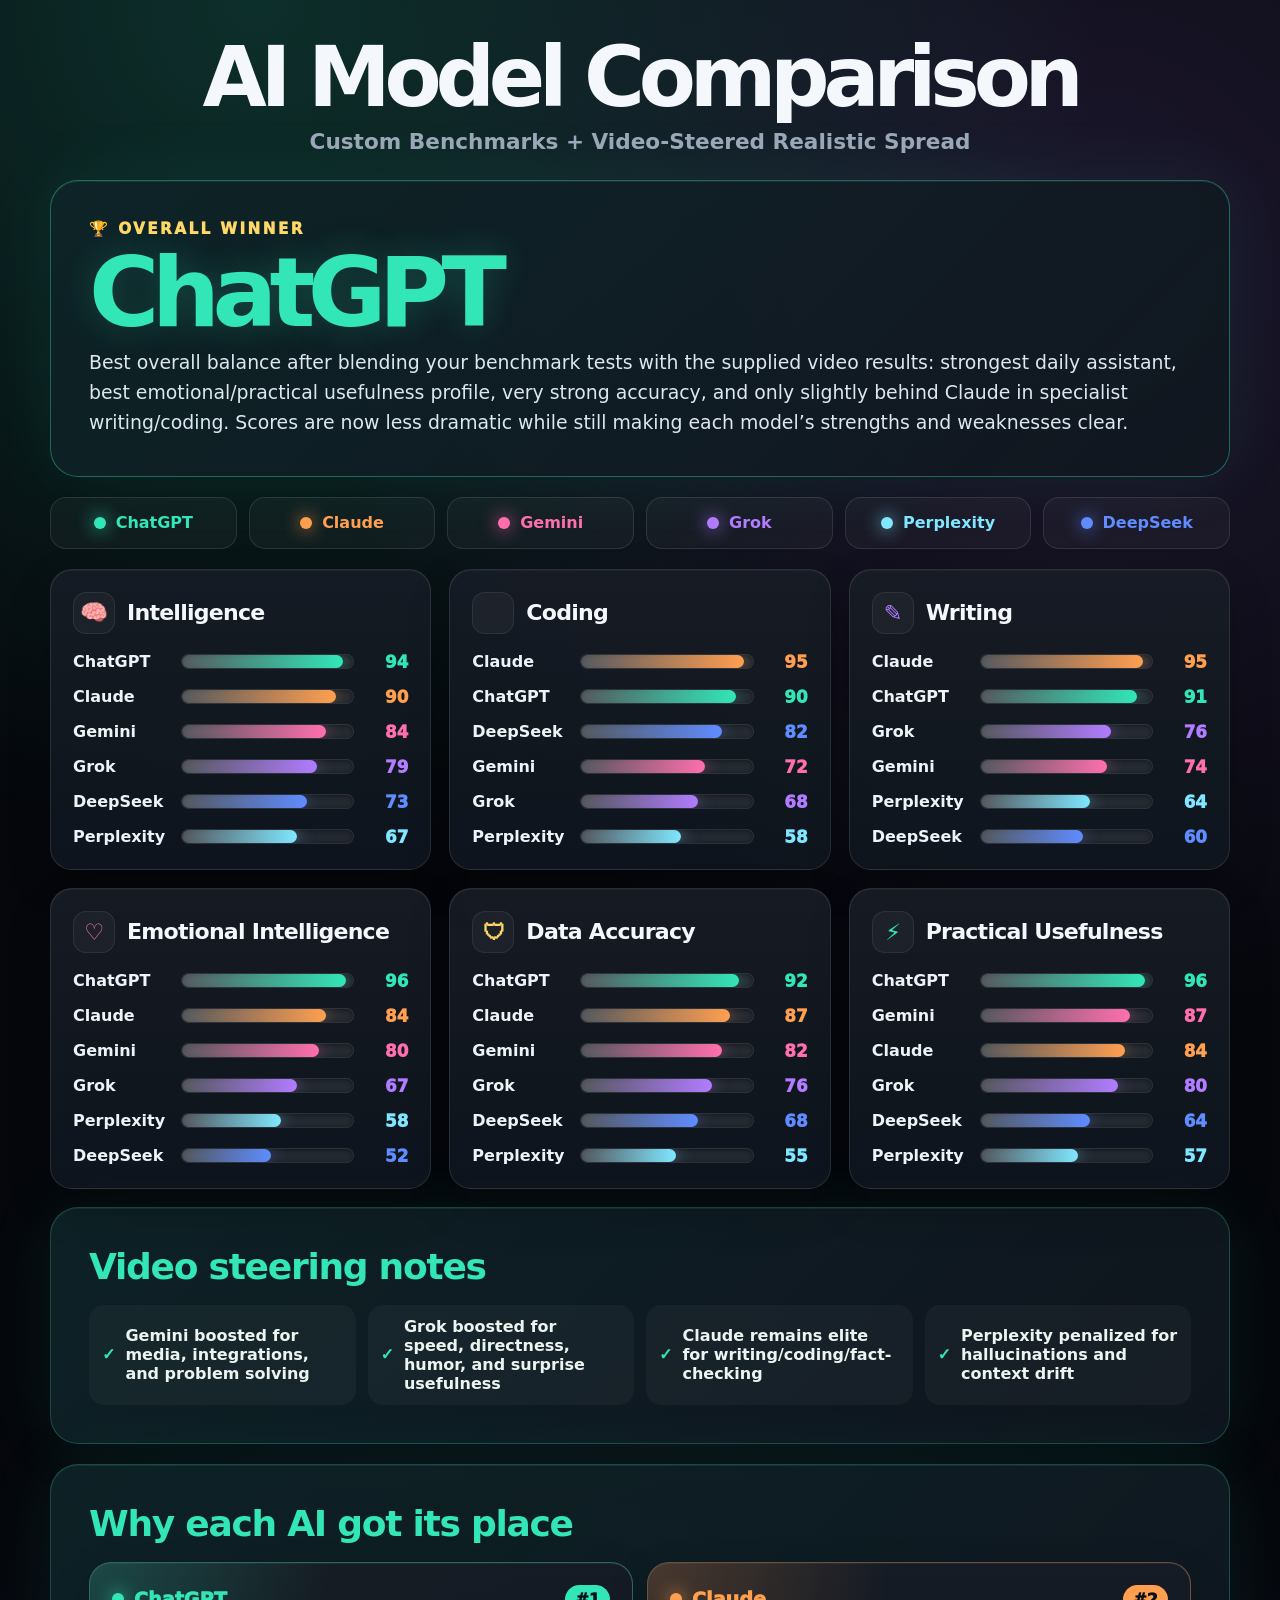
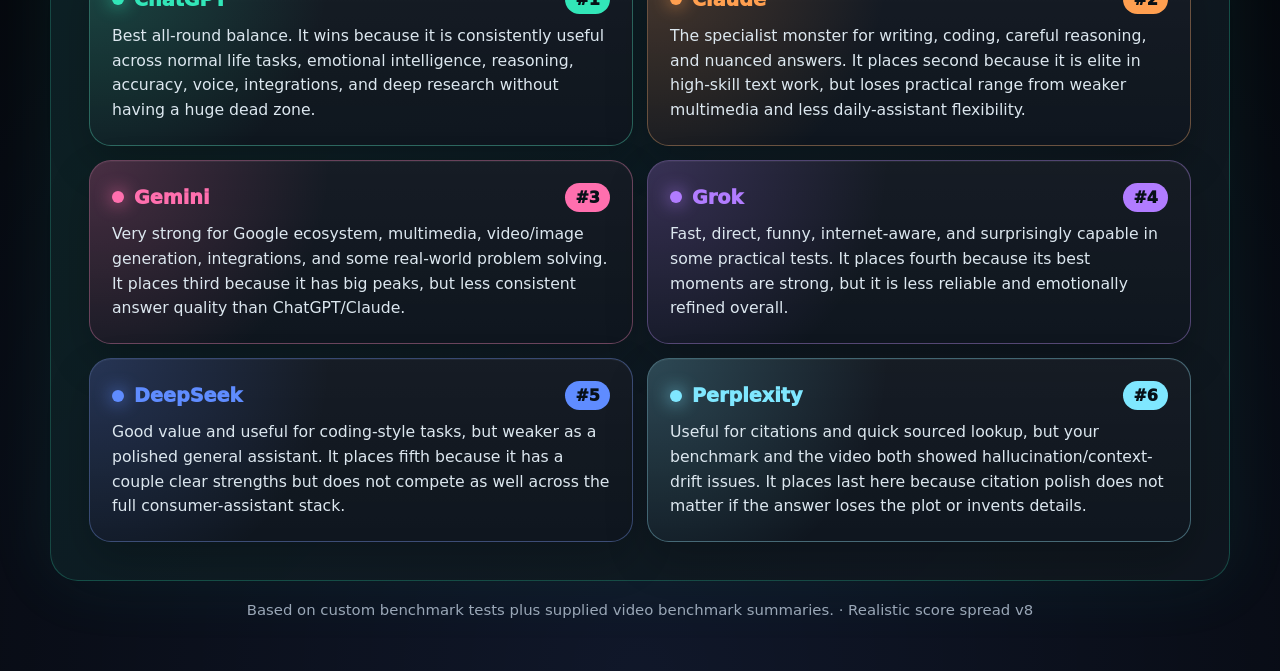
==== commit 050cd37a: "Add placement explanations and realistic score spread" ====
--- a/dashboards/ai-model-comparison-dashboard/index.html
+++ b/dashboards/ai-model-comparison-dashboard/index.html
@@ -8,16 +8,16 @@
     :root {
       --bg: #05070c;
       --panel: rgba(12, 18, 27, 0.9);
-      --border: rgba(255, 255, 255, 0.105);
+      --border: rgba(255,255,255,0.105);
       --text: #f4f7fb;
       --muted: #9aa7b7;
-      --track: rgba(255, 255, 255, 0.085);
+      --track: rgba(255,255,255,0.085);
       --chatgpt: #32e6b8;
       --claude: #ff9f50;
+      --gemini: #ff6fae;
+      --grok: #b17cff;
       --perplexity: #7fe7ff;
-      --grok: #b17cff;
       --deepseek: #5f8cff;
-      --gemini: #ff6fae;
     }
 
     * { box-sizing: border-box; }
@@ -28,9 +28,9 @@
       font-family: Inter, ui-sans-serif, system-ui, -apple-system, BlinkMacSystemFont, "Segoe UI", sans-serif;
       color: var(--text);
       background:
-        radial-gradient(circle at 20% 0%, rgba(50, 230, 184, 0.18), transparent 34%),
-        radial-gradient(circle at 85% 12%, rgba(177, 124, 255, 0.14), transparent 34%),
-        radial-gradient(circle at 50% 100%, rgba(95, 140, 255, 0.12), transparent 42%),
+        radial-gradient(circle at 20% 0%, rgba(50,230,184,0.18), transparent 34%),
+        radial-gradient(circle at 85% 12%, rgba(177,124,255,0.14), transparent 34%),
+        radial-gradient(circle at 50% 100%, rgba(95,140,255,0.12), transparent 42%),
         var(--bg);
       padding: 38px 18px 52px;
     }
@@ -52,16 +52,16 @@
       font-weight: 700;
     }
 
-    .winner {
-      border: 1px solid rgba(50, 230, 184, 0.38);
-      background:
-        linear-gradient(135deg, rgba(50, 230, 184, 0.14), rgba(255,255,255,0.025) 42%, rgba(50, 230, 184, 0.06)),
-        var(--panel);
+    .winner, .summary, .placements {
+      border: 1px solid rgba(50,230,184,0.24);
+      background: linear-gradient(135deg, rgba(50,230,184,0.08), rgba(255,255,255,0.02)), var(--panel);
       border-radius: 28px;
       padding: clamp(24px, 4vw, 38px);
-      box-shadow: 0 0 70px rgba(50, 230, 184, 0.1), inset 0 1px 0 rgba(255,255,255,0.065);
+      box-shadow: 0 0 70px rgba(50,230,184,0.08), inset 0 1px 0 rgba(255,255,255,0.065);
       margin-bottom: 20px;
     }
+
+    .winner { border-color: rgba(50,230,184,0.38); }
 
     .winner-label {
       display: inline-flex;
@@ -83,11 +83,10 @@
       text-shadow: 0 0 34px rgba(50,230,184,0.22);
     }
 
-    .winner p {
+    .winner p, .summary p, .placements p {
       margin: 0;
-      max-width: 980px;
       color: #dce7ef;
-      font-size: clamp(1rem, 1.7vw, 1.25rem);
+      font-size: clamp(1rem, 1.7vw, 1.18rem);
       line-height: 1.58;
     }
 
@@ -125,7 +124,7 @@
       gap: 18px;
     }
 
-    .card {
+    .card, .place-card {
       border: 1px solid var(--border);
       background: linear-gradient(180deg, rgba(255,255,255,0.045), rgba(255,255,255,0.015)), var(--panel);
       border-radius: 22px;
@@ -133,14 +132,16 @@
       box-shadow: inset 0 1px 0 rgba(255,255,255,0.05), 0 18px 44px rgba(0,0,0,0.2);
     }
 
-    .card h3 {
-      margin: 0 0 22px;
+    .card h3, .summary h3, .placements h3 {
+      margin: 0 0 18px;
       display: flex;
       align-items: center;
       gap: 12px;
       font-size: 1.38rem;
       letter-spacing: -0.035em;
     }
+
+    .summary h3, .placements h3 { color: var(--chatgpt); font-size: clamp(1.55rem, 3vw, 2.25rem); }
 
     .icon {
       width: 42px;
@@ -184,20 +185,7 @@
 
     .score { color: var(--model); text-align: right; font-size: 1.05rem; font-weight: 950; }
 
-    .summary {
-      margin-top: 18px;
-      border: 1px solid rgba(50,230,184,0.22);
-      background: linear-gradient(135deg, rgba(50,230,184,0.08), rgba(255,255,255,0.02));
-      border-radius: 22px;
-      padding: 26px 30px;
-    }
-
-    .summary h3 {
-      margin: 0 0 16px;
-      color: var(--chatgpt);
-      font-size: clamp(1.55rem, 3vw, 2.25rem);
-      letter-spacing: -0.045em;
-    }
+    .summary, .placements { margin-top: 18px; }
 
     .bullets {
       display: grid;
@@ -217,12 +205,69 @@
     }
 
     .check { color: var(--chatgpt); font-weight: 950; }
+
+    .placement-grid {
+      display: grid;
+      grid-template-columns: repeat(2, 1fr);
+      gap: 14px;
+    }
+
+    .place-card {
+      position: relative;
+      overflow: hidden;
+      border-color: color-mix(in srgb, var(--model), rgba(255,255,255,0.1) 70%);
+    }
+
+    .place-card::before {
+      content: "";
+      position: absolute;
+      inset: 0;
+      background: radial-gradient(circle at top left, color-mix(in srgb, var(--model), transparent 78%), transparent 42%);
+      pointer-events: none;
+    }
+
+    .place-head {
+      position: relative;
+      z-index: 1;
+      display: flex;
+      align-items: center;
+      justify-content: space-between;
+      gap: 16px;
+      margin-bottom: 10px;
+    }
+
+    .place-title {
+      display: flex;
+      align-items: center;
+      gap: 10px;
+      font-weight: 950;
+      font-size: 1.2rem;
+      color: var(--model);
+    }
+
+    .rank {
+      color: #071017;
+      background: var(--model);
+      border-radius: 999px;
+      padding: 5px 10px;
+      font-weight: 950;
+      white-space: nowrap;
+    }
+
+    .place-card p {
+      position: relative;
+      z-index: 1;
+      color: #dce7ef;
+      font-size: 0.98rem;
+    }
+
     footer { text-align: center; color: var(--muted); margin-top: 20px; font-size: 0.93rem; }
 
     @media (max-width: 980px) {
       .model-colors { grid-template-columns: repeat(2, 1fr); }
       .grid { grid-template-columns: 1fr; }
       .bullets { grid-template-columns: 1fr 1fr; }
+      .placement-grid { grid-template-columns: 1fr; }
     }
 
     @media (max-width: 560px) {
@@ -230,8 +275,9 @@
       .model-colors { grid-template-columns: 1fr; }
       .row { grid-template-columns: 82px minmax(80px, 1fr) 34px; gap: 9px; }
       .name { font-size: 0.9rem; }
-      .card { padding: 18px; }
+      .card, .place-card { padding: 18px; }
       .bullets { grid-template-columns: 1fr; }
+      .place-head { align-items: flex-start; flex-direction: column; }
     }
   </style>
 </head>
@@ -239,13 +285,13 @@
   <main class="wrap">
     <header>
       <h1>AI Model Comparison</h1>
-      <p class="subtitle">Custom Benchmarks + Video-Steered Score Spread</p>
+      <p class="subtitle">Custom Benchmarks + Video-Steered Realistic Spread</p>
     </header>
 
     <section class="winner">
       <div class="winner-label">🏆 OVERALL WINNER</div>
       <h2>ChatGPT</h2>
-      <p>Best overall balance after blending your benchmark tests with the video results: strongest day-to-day assistant, best emotional/usefulness profile, very strong accuracy, and only slightly behind Claude in specialist writing/coding. Gemini gets a major boost for multimedia, integrations, and problem-solving; Grok gets a speed/directness/humor boost; Perplexity is heavily penalized for hallucination risk and context drift.</p>
+      <p>Best overall balance after blending your benchmark tests with the supplied video results: strongest daily assistant, best emotional/practical usefulness profile, very strong accuracy, and only slightly behind Claude in specialist writing/coding. Scores are now less dramatic while still making each model’s strengths and weaknesses clear.</p>
     </section>
 
     <section class="model-colors" aria-label="Model color key">
@@ -264,12 +310,17 @@
       <div class="bullets">
         <div class="bullet"><span class="check">✓</span>Gemini boosted for media, integrations, and problem solving</div>
         <div class="bullet"><span class="check">✓</span>Grok boosted for speed, directness, humor, and surprise usefulness</div>
-        <div class="bullet"><span class="check">✓</span>Claude remains elite for writing/coding/fact-checking but loses practical range</div>
-        <div class="bullet"><span class="check">✓</span>Perplexity punished for hallucinations and context drift despite citations</div>
+        <div class="bullet"><span class="check">✓</span>Claude remains elite for writing/coding/fact-checking</div>
+        <div class="bullet"><span class="check">✓</span>Perplexity penalized for hallucinations and context drift</div>
       </div>
     </section>
 
-    <footer>Based on custom benchmark tests plus supplied video benchmark summaries. · Video-steered v7</footer>
+    <section class="placements">
+      <h3>Why each AI got its place</h3>
+      <div class="placement-grid" id="placements"></div>
+    </section>
+
+    <footer>Based on custom benchmark tests plus supplied video benchmark summaries. · Realistic score spread v8</footer>
   </main>
 
   <script>
@@ -285,28 +336,37 @@
     const metrics = [
       {
         title: 'Intelligence', icon: '🧠', accent: '#32e6b8',
-        rows: [['ChatGPT', 98], ['Claude', 88], ['Gemini', 82], ['Grok', 76], ['DeepSeek', 54], ['Perplexity', 45]]
+        rows: [['ChatGPT', 94], ['Claude', 90], ['Gemini', 84], ['Grok', 79], ['DeepSeek', 73], ['Perplexity', 67]]
       },
       {
         title: 'Coding', icon: '</>', accent: '#7fe7ff',
-        rows: [['Claude', 98], ['ChatGPT', 90], ['DeepSeek', 76], ['Gemini', 60], ['Grok', 55], ['Perplexity', 34]]
+        rows: [['Claude', 95], ['ChatGPT', 90], ['DeepSeek', 82], ['Gemini', 72], ['Grok', 68], ['Perplexity', 58]]
       },
       {
         title: 'Writing', icon: '✎', accent: '#b17cff',
-        rows: [['Claude', 98], ['ChatGPT', 91], ['Grok', 66], ['Gemini', 63], ['Perplexity', 38], ['DeepSeek', 34]]
+        rows: [['Claude', 95], ['ChatGPT', 91], ['Grok', 76], ['Gemini', 74], ['Perplexity', 64], ['DeepSeek', 60]]
       },
       {
         title: 'Emotional Intelligence', icon: '♡', accent: '#ff6fae',
-        rows: [['ChatGPT', 99], ['Claude', 80], ['Gemini', 78], ['Grok', 52], ['Perplexity', 32], ['DeepSeek', 25]]
+        rows: [['ChatGPT', 96], ['Claude', 84], ['Gemini', 80], ['Grok', 67], ['Perplexity', 58], ['DeepSeek', 52]]
       },
       {
         title: 'Data Accuracy', icon: '🛡', accent: '#ffd868',
-        rows: [['ChatGPT', 95], ['Claude', 86], ['Gemini', 77], ['Grok', 70], ['DeepSeek', 52], ['Perplexity', 22]]
+        rows: [['ChatGPT', 92], ['Claude', 87], ['Gemini', 82], ['Grok', 76], ['DeepSeek', 68], ['Perplexity', 55]]
       },
       {
         title: 'Practical Usefulness', icon: '⚡', accent: '#32e6b8',
-        rows: [['ChatGPT', 99], ['Gemini', 88], ['Claude', 78], ['Grok', 76], ['DeepSeek', 43], ['Perplexity', 30]]
+        rows: [['ChatGPT', 96], ['Gemini', 87], ['Claude', 84], ['Grok', 80], ['DeepSeek', 64], ['Perplexity', 57]]
       }
+    ];
+
+    const placements = [
+      ['#1', 'ChatGPT', 'Best all-round balance. It wins because it is consistently useful across normal life tasks, emotional intelligence, reasoning, accuracy, voice, integrations, and deep research without having a huge dead zone.'],
+      ['#2', 'Claude', 'The specialist monster for writing, coding, careful reasoning, and nuanced answers. It places second because it is elite in high-skill text work, but loses practical range from weaker multimedia and less daily-assistant flexibility.'],
+      ['#3', 'Gemini', 'Very strong for Google ecosystem, multimedia, video/image generation, integrations, and some real-world problem solving. It places third because it has big peaks, but less consistent answer quality than ChatGPT/Claude.'],
+      ['#4', 'Grok', 'Fast, direct, funny, internet-aware, and surprisingly capable in some practical tests. It places fourth because its best moments are strong, but it is less reliable and emotionally refined overall.'],
+      ['#5', 'DeepSeek', 'Good value and useful for coding-style tasks, but weaker as a polished general assistant. It places fifth because it has a couple clear strengths but does not compete as well across the full consumer-assistant stack.'],
+      ['#6', 'Perplexity', 'Useful for citations and quick sourced lookup, but your benchmark and the video both showed hallucination/context-drift issues. It places last here because citation polish does not matter if the answer loses the plot or invents details.']
     ];
 
     const cards = document.getElementById('cards');
@@ -329,6 +389,21 @@
       `;
       cards.appendChild(article);
     });
+
+    const placementRoot = document.getElementById('placements');
+    placements.forEach(([rank, name, why]) => {
+      const card = document.createElement('article');
+      card.className = 'place-card';
+      card.style.setProperty('--model', colors[name]);
+      card.innerHTML = `
+        <div class="place-head">
+          <div class="place-title"><span class="dot"></span>${name}</div>
+          <span class="rank">${rank}</span>
+        </div>
+        <p>${why}</p>
+      `;
+      placementRoot.appendChild(card);
+    });
   </script>
 </body>
 </html>
